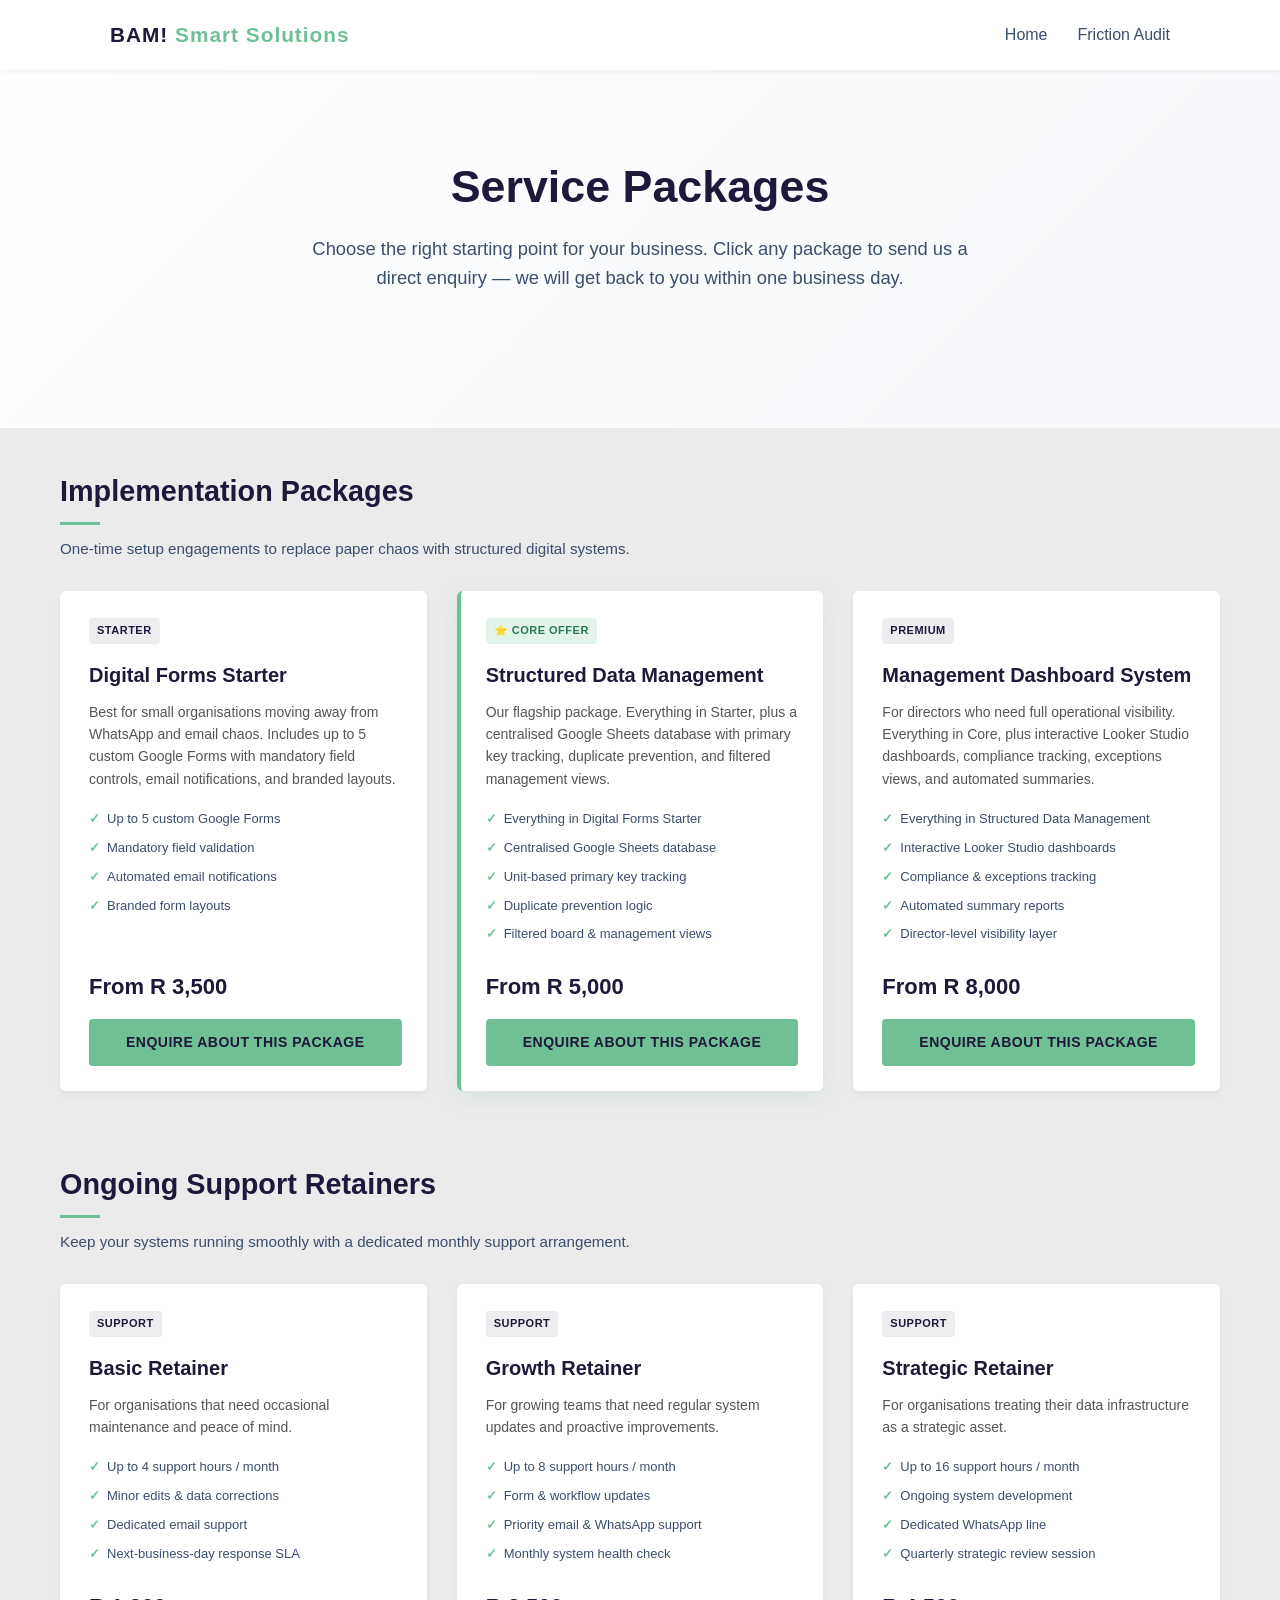
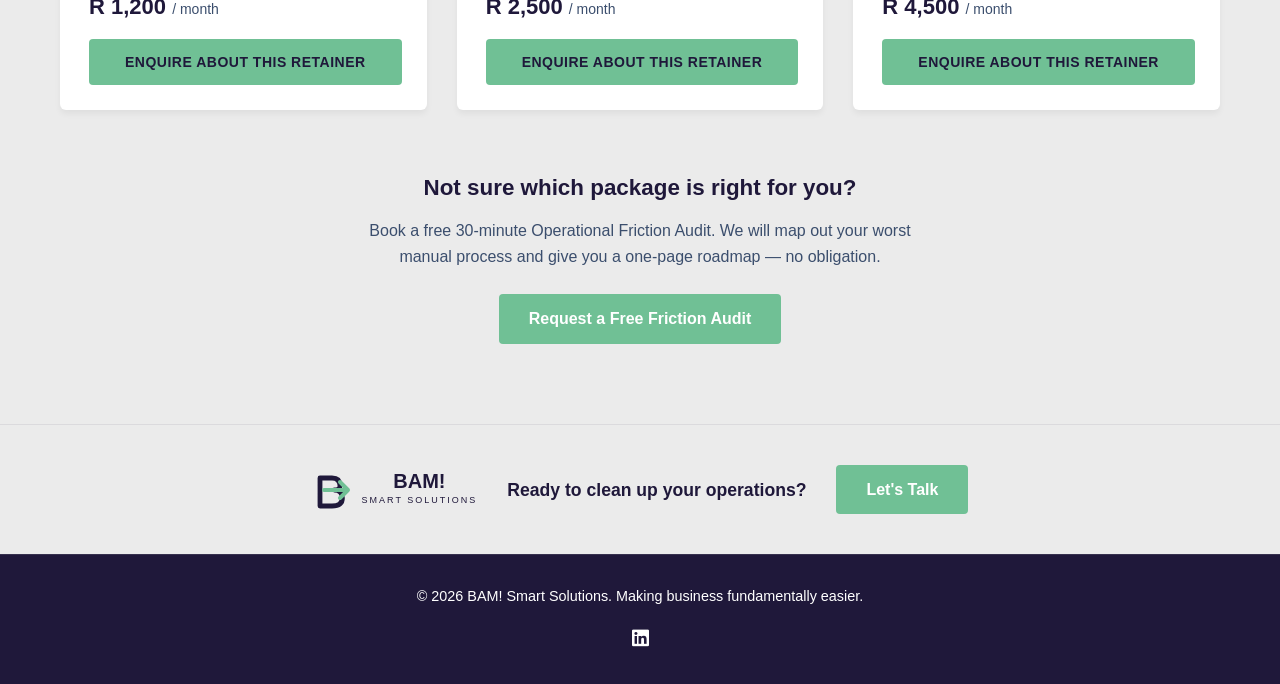
==== products.html @ d54d9ad4 "Add products.html" ====
<!DOCTYPE html>
<html lang="en">
<head>
    <meta charset="UTF-8">
    <meta name="viewport" content="width=device-width, initial-scale=1.0">
    <meta name="description" content="BAM! Smart Solutions service packages — digital forms, structured data management, dashboards, and monthly support retainers for South African businesses.">
    <title>Service Packages | BAM! Smart Solutions</title>
    <!-- Favicon: replace /favicon.ico with your actual favicon file -->
    <link rel="icon" type="image/x-icon" href="/favicon.ico">
    <link rel="stylesheet" href="https://cdnjs.cloudflare.com/ajax/libs/font-awesome/6.5.0/css/all.min.css">
    <link rel="stylesheet" href="style.css">
</head>
<body>

    <header>
        <div class="container">
            <nav>
                <div class="logo">BAM!<span> Smart Solutions</span></div>

                <!-- Desktop nav -->
                <ul class="nav-links" id="nav-links">
                    <li><a href="index.html">Home</a></li>
                    <li><a href="index.html#contact">Friction Audit</a></li>
                </ul>

                <!-- Hamburger button (mobile only) -->
                <button class="nav-toggle" id="nav-toggle" aria-label="Toggle navigation" aria-expanded="false">
                    <span></span>
                    <span></span>
                    <span></span>
                </button>
            </nav>
        </div>
    </header>

    <section class="hero">
        <div class="container">
            <h1>Service Packages</h1>
            <p>Choose the right starting point for your business. Click any package to send us a direct enquiry — we will get back to you within one business day.</p>
        </div>
    </section>

    <main class="products-main">

        <!-- Section: Implementation Packages -->
        <div class="products-section-header">
            <h2 class="products-section-title">Implementation Packages</h2>
            <p class="products-section-subtitle">One-time setup engagements to replace paper chaos with structured digital systems.</p>
        </div>

        <div class="product-grid">

            <div class="product-card">
                <div>
                    <span class="product-tag">Starter</span>
                    <h3 class="product-title">Digital Forms Starter</h3>
                    <p class="product-description">
                        Best for small organisations moving away from WhatsApp and email chaos. Includes up to 5 custom Google Forms with mandatory field controls, email notifications, and branded layouts.
                    </p>
                    <ul class="product-includes">
                        <li>Up to 5 custom Google Forms</li>
                        <li>Mandatory field validation</li>
                        <li>Automated email notifications</li>
                        <li>Branded form layouts</li>
                    </ul>
                </div>
                <div>
                    <div class="product-price">From R 3,500</div>
                    <a class="btn-enquire"
                        href="mailto:pieter@bamsmartsolutions.co.za?subject=Enquiry%3A%20Digital%20Forms%20Starter&body=Hi%20Pieter%2C%0A%0AI%20am%20interested%20in%20the%20Digital%20Forms%20Starter%20package%20(from%20R%203%2C500).%0A%0AOrganisation%3A%20%0AContact%20Name%3A%20%0APhone%20Number%3A%20%0A%0APlease%20contact%20me%20to%20discuss%20further.%0A%0AThank%20you.">
                        Enquire About This Package
                    </a>
                </div>
            </div>

            <div class="product-card product-card--featured">
                <div>
                    <span class="product-tag product-tag--core">⭐ Core Offer</span>
                    <h3 class="product-title">Structured Data Management</h3>
                    <p class="product-description">
                        Our flagship package. Everything in Starter, plus a centralised Google Sheets database with primary key tracking, duplicate prevention, and filtered management views.
                    </p>
                    <ul class="product-includes">
                        <li>Everything in Digital Forms Starter</li>
                        <li>Centralised Google Sheets database</li>
                        <li>Unit-based primary key tracking</li>
                        <li>Duplicate prevention logic</li>
                        <li>Filtered board &amp; management views</li>
                    </ul>
                </div>
                <div>
                    <div class="product-price">From R 5,000</div>
                    <a class="btn-enquire"
                        href="mailto:pieter@bamsmartsolutions.co.za?subject=Enquiry%3A%20Structured%20Data%20Management&body=Hi%20Pieter%2C%0A%0AI%20am%20interested%20in%20the%20Structured%20Data%20Management%20package%20(from%20R%205%2C000).%0A%0AOrganisation%3A%20%0AContact%20Name%3A%20%0APhone%20Number%3A%20%0A%0APlease%20contact%20me%20to%20discuss%20further.%0A%0AThank%20you.">
                        Enquire About This Package
                    </a>
                </div>
            </div>

            <div class="product-card">
                <div>
                    <span class="product-tag">Premium</span>
                    <h3 class="product-title">Management Dashboard System</h3>
                    <p class="product-description">
                        For directors who need full operational visibility. Everything in Core, plus interactive Looker Studio dashboards, compliance tracking, exceptions views, and automated summaries.
                    </p>
                    <ul class="product-includes">
                        <li>Everything in Structured Data Management</li>
                        <li>Interactive Looker Studio dashboards</li>
                        <li>Compliance &amp; exceptions tracking</li>
                        <li>Automated summary reports</li>
                        <li>Director-level visibility layer</li>
                    </ul>
                </div>
                <div>
                    <div class="product-price">From R 8,000</div>
                    <a class="btn-enquire"
                        href="mailto:pieter@bamsmartsolutions.co.za?subject=Enquiry%3A%20Management%20Dashboard%20System&body=Hi%20Pieter%2C%0A%0AI%20am%20interested%20in%20the%20Management%20Dashboard%20System%20package%20(from%20R%208%2C000).%0A%0AOrganisation%3A%20%0AContact%20Name%3A%20%0APhone%20Number%3A%20%0A%0APlease%20contact%20me%20to%20discuss%20further.%0A%0AThank%20you.">
                        Enquire About This Package
                    </a>
                </div>
            </div>

        </div>

        <!-- Section: Ongoing Support -->
        <div class="products-section-header products-section-header--spaced">
            <h2 class="products-section-title">Ongoing Support Retainers</h2>
            <p class="products-section-subtitle">Keep your systems running smoothly with a dedicated monthly support arrangement.</p>
        </div>

        <div class="product-grid">

            <div class="product-card">
                <div>
                    <span class="product-tag">Support</span>
                    <h3 class="product-title">Basic Retainer</h3>
                    <p class="product-description">For organisations that need occasional maintenance and peace of mind.</p>
                    <ul class="product-includes">
                        <li>Up to 4 support hours / month</li>
                        <li>Minor edits &amp; data corrections</li>
                        <li>Dedicated email support</li>
                        <li>Next-business-day response SLA</li>
                    </ul>
                </div>
                <div>
                    <div class="product-price">R 1,200 <span class="product-price-period">/ month</span></div>
                    <a class="btn-enquire"
                        href="mailto:pieter@bamsmartsolutions.co.za?subject=Enquiry%3A%20Basic%20Monthly%20Retainer&body=Hi%20Pieter%2C%0A%0AI%20am%20interested%20in%20the%20Basic%20Monthly%20Retainer%20(R%201%2C200%2Fmonth).%0A%0AOrganisation%3A%20%0AContact%20Name%3A%20%0APhone%20Number%3A%20%0A%0APlease%20contact%20me%20to%20discuss%20further.%0A%0AThank%20you.">
                        Enquire About This Retainer
                    </a>
                </div>
            </div>

            <div class="product-card">
                <div>
                    <span class="product-tag">Support</span>
                    <h3 class="product-title">Growth Retainer</h3>
                    <p class="product-description">For growing teams that need regular system updates and proactive improvements.</p>
                    <ul class="product-includes">
                        <li>Up to 8 support hours / month</li>
                        <li>Form &amp; workflow updates</li>
                        <li>Priority email &amp; WhatsApp support</li>
                        <li>Monthly system health check</li>
                    </ul>
                </div>
                <div>
                    <div class="product-price">R 2,500 <span class="product-price-period">/ month</span></div>
                    <a class="btn-enquire"
                        href="mailto:pieter@bamsmartsolutions.co.za?subject=Enquiry%3A%20Growth%20Monthly%20Retainer&body=Hi%20Pieter%2C%0A%0AI%20am%20interested%20in%20the%20Growth%20Monthly%20Retainer%20(R%202%2C500%2Fmonth).%0A%0AOrganisation%3A%20%0AContact%20Name%3A%20%0A%0APlease%20contact%20me%20to%20discuss%20further.%0A%0AThank%20you.">
                        Enquire About This Retainer
                    </a>
                </div>
            </div>

            <div class="product-card">
                <div>
                    <span class="product-tag">Support</span>
                    <h3 class="product-title">Strategic Retainer</h3>
                    <p class="product-description">For organisations treating their data infrastructure as a strategic asset.</p>
                    <ul class="product-includes">
                        <li>Up to 16 support hours / month</li>
                        <li>Ongoing system development</li>
                        <li>Dedicated WhatsApp line</li>
                        <li>Quarterly strategic review session</li>
                    </ul>
                </div>
                <div>
                    <div class="product-price">R 4,500 <span class="product-price-period">/ month</span></div>
                    <a class="btn-enquire"
                        href="mailto:pieter@bamsmartsolutions.co.za?subject=Enquiry%3A%20Strategic%20Monthly%20Retainer&body=Hi%20Pieter%2C%0A%0AI%20am%20interested%20in%20the%20Strategic%20Monthly%20Retainer%20(R%204%2C500%2Fmonth).%0A%0AOrganisation%3A%20%0AContact%20Name%3A%20%0APhone%20Number%3A%20%0A%0APlease%20contact%20me%20to%20discuss%20further.%0A%0AThank%20you.">
                        Enquire About This Retainer
                    </a>
                </div>
            </div>

        </div>

        <!-- Not Sure Section -->
        <div class="not-sure-box">
            <h3>Not sure which package is right for you?</h3>
            <p>Book a free 30-minute Operational Friction Audit. We will map out your worst manual process and give you a one-page roadmap — no obligation.</p>
            <a href="mailto:pieter@bamsmartsolutions.co.za?subject=Free%20Friction%20Audit%20Request&body=Hi%20Pieter%2C%0A%0AI%20would%20like%20to%20book%20a%20free%2030-minute%20Operational%20Friction%20Audit.%0A%0AOrganisation%3A%20%0AContact%20Name%3A%20%0APhone%20Number%3A%20%0A%0AThank%20you." class="btn">Request a Free Friction Audit</a>
        </div>

    </main>

    <!-- Pre-footer CTA -->
    <div class="prefooter-cta">
        <div class="container">
            <div class="prefooter-inner">
                <div class="prefooter-logo">
                    <svg width="40" height="40" viewBox="0 0 50 50" xmlns="http://www.w3.org/2000/svg">
                        <path d="M10 10 H25 Q35 10 35 20 Q35 25 28 25 Q38 25 38 35 Q38 45 25 45 H10 Z" fill="none" stroke="#1F183A" stroke-width="6" stroke-linejoin="round"/>
                        <path d="M15 25 H45 M35 15 L45 25 L35 35" fill="none" stroke="#70C095" stroke-width="5" stroke-linecap="round" stroke-linejoin="round"/>
                    </svg>
                    <div>
                        <span class="prefooter-logo-bam">BAM!</span>
                        <span class="prefooter-logo-sub">SMART SOLUTIONS</span>
                    </div>
                </div>
                <p>Ready to clean up your operations?</p>
                <a href="index.html#contact" class="btn">Let's Talk</a>
            </div>
        </div>
    </div>

    <footer>
        <p>&copy; 2026 BAM! Smart Solutions. Making business fundamentally easier.</p>
        <div class="footer-socials">
            <a href="https://linkedin.com/company/bam-smart-solutions" target="_blank" rel="noopener noreferrer" aria-label="LinkedIn">
                <i class="fa-brands fa-linkedin"></i>
            </a>
            <!-- <a href="https://twitter.com/yourhandle" target="_blank" rel="noopener noreferrer" aria-label="X (Twitter)">
                <i class="fa-brands fa-x-twitter"></i>
            </a>
            <a href="https://facebook.com/yourhandle" target="_blank" rel="noopener noreferrer" aria-label="Facebook">
                <i class="fa-brands fa-facebook"></i> -->
        </div>
    </footer>

    <script>
        const toggle = document.getElementById('nav-toggle');
        const navLinks = document.getElementById('nav-links');

        toggle.addEventListener('click', () => {
            const isOpen = navLinks.classList.toggle('nav-open');
            toggle.classList.toggle('nav-toggle--open', isOpen);
            toggle.setAttribute('aria-expanded', isOpen);
        });

        navLinks.querySelectorAll('a').forEach(link => {
            link.addEventListener('click', () => {
                navLinks.classList.remove('nav-open');
                toggle.classList.remove('nav-toggle--open');
                toggle.setAttribute('aria-expanded', false);
            });
        });
    </script>

</body>
</html>
---- style.css ----
/* ========================================================
   BAM! SMART SOLUTIONS — STYLESHEET
   ======================================================== */

/* --- Color Palette & Variables --- */
:root {
    --color-bg-light: #EBEBEB;
    --color-primary: #1F183A;
    --color-secondary: #3B4E6D;
    --color-accent: #70C095;
    --color-accent-hover: #63A29A;
    --color-white: #FFFFFF;
    --font-main: 'Segoe UI', Tahoma, Geneva, Verdana, sans-serif;
}

/* --- Global Reset & Base --- */
* {
    margin: 0;
    padding: 0;
    box-sizing: border-box;
}

body {
    font-family: var(--font-main);
    background-color: var(--color-bg-light);
    color: var(--color-primary);
    line-height: 1.6;
}

.container {
    width: 90%;
    max-width: 1100px;
    margin: 0 auto;
    padding: 0 20px;
}

/* ========================================================
   HEADER & NAVIGATION
   ======================================================== */

header {
    background-color: var(--color-white);
    box-shadow: 0 2px 4px rgba(0,0,0,0.05);
    position: fixed;
    width: 100%;
    top: 0;
    left: 0;
    z-index: 1000;
}

nav {
    display: flex;
    justify-content: space-between;
    align-items: center;
    height: 70px;
}

.logo {
    font-size: 1.3rem;
    font-weight: 700;
    letter-spacing: 1px;
    color: var(--color-primary);
}

.logo span {
    color: var(--color-accent);
}

/* Desktop nav links */
.nav-links {
    display: flex;
    list-style: none;
    gap: 0;
}

.nav-links li {
    margin-left: 30px;
}

.nav-links a {
    text-decoration: none;
    color: var(--color-secondary);
    font-weight: 500;
    transition: color 0.3s ease;
}

.nav-links a:hover {
    color: var(--color-accent);
}

/* Hamburger button — hidden on desktop */
.nav-toggle {
    display: none;
    flex-direction: column;
    justify-content: space-between;
    width: 26px;
    height: 18px;
    background: none;
    border: none;
    cursor: pointer;
    padding: 0;
}

.nav-toggle span {
    display: block;
    width: 100%;
    height: 2px;
    background-color: var(--color-primary);
    border-radius: 2px;
    transition: transform 0.3s ease, opacity 0.3s ease;
}

/* Animate hamburger to X when open */
.nav-toggle--open span:nth-child(1) {
    transform: translateY(8px) rotate(45deg);
}
.nav-toggle--open span:nth-child(2) {
    opacity: 0;
}
.nav-toggle--open span:nth-child(3) {
    transform: translateY(-8px) rotate(-45deg);
}

/* ========================================================
   HERO SECTION
   ======================================================== */

.hero {
    padding: 160px 0 100px 0;
    background: linear-gradient(135deg, var(--color-white) 0%, #F5F7FA 100%);
    text-align: center;
}

.hero h1 {
    font-size: 2.8rem;
    color: var(--color-primary);
    margin-bottom: 20px;
    font-weight: 700;
    line-height: 1.2;
}

.hero p {
    font-size: 1.15rem;
    color: var(--color-secondary);
    max-width: 700px;
    margin: 0 auto 35px auto;
}

/* ========================================================
   BUTTONS
   ======================================================== */

.btn {
    display: inline-block;
    background-color: var(--color-accent);
    color: var(--color-white);
    padding: 12px 30px;
    text-decoration: none;
    border-radius: 4px;
    font-weight: 600;
    transition: background-color 0.3s ease;
}

.btn:hover {
    background-color: var(--color-accent-hover);
}

/* ========================================================
   SERVICES / 4 PILLARS SECTION
   ======================================================== */

.services {
    padding: 100px 0;
}

.section-title {
    text-align: center;
    font-size: 2rem;
    margin-bottom: 20px;
    color: var(--color-primary);
    position: relative;
}

.section-title::after {
    content: '';
    display: block;
    width: 50px;
    height: 3px;
    background-color: var(--color-accent);
    margin: 10px auto 0 auto;
}

.section-subtitle {
    text-align: center;
    margin-bottom: 40px;
    color: var(--color-secondary);
}

.services-grid {
    display: grid;
    grid-template-columns: repeat(2, 1fr);
    gap: 30px;
}

.service-card {
    background-color: var(--color-white);
    padding: 40px 30px;
    border-radius: 4px;
    box-shadow: 0 4px 6px rgba(0,0,0,0.02);
    transition: transform 0.3s ease, box-shadow 0.3s ease;
}

.service-card:hover {
    transform: translateY(-5px);
    box-shadow: 0 10px 20px rgba(0,0,0,0.05);
}

.service-card h3 {
    font-size: 1.3rem;
    color: var(--color-primary);
    margin-bottom: 15px;
}

.service-card p {
    color: var(--color-secondary);
    font-size: 0.95rem;
}

/* ========================================================
   APPROACH / ABOUT SECTION
   ======================================================== */

.about-focus {
    background-color: var(--color-primary);
    color: var(--color-white);
    padding: 90px 0;
    text-align: center;
}

.about-focus h2 {
    font-size: 2rem;
    margin-bottom: 20px;
    color: var(--color-white);
}

.about-focus p {
    max-width: 800px;
    margin: 0 auto;
    font-size: 1.1rem;
    color: #D1D5DB;
    opacity: 0.9;
}

/* ========================================================
   CONTACT SECTION
   ======================================================== */

.contact {
    padding: 100px 0;
    text-align: center;
}

.contact-box {
    background-color: var(--color-white);
    max-width: 600px;
    margin: 0 auto;
    padding: 50px 40px;
    border-radius: 4px;
    box-shadow: 0 4px 6px rgba(0,0,0,0.02);
}

.contact-box p {
    margin-bottom: 30px;
    color: var(--color-secondary);
}

.notice {
    margin-top: 25px;
    font-size: 0.85rem;
    color: #718096;
    font-style: italic;
}

/* ========================================================
   PRE-FOOTER CTA
   ======================================================== */

.prefooter-cta {
    background-color: var(--color-bg-light);
    border-top: 1px solid rgba(31, 24, 58, 0.08);
    padding: 40px 0;
}

.prefooter-inner {
    display: flex;
    align-items: center;
    justify-content: center;
    gap: 30px;
    flex-wrap: wrap;
    text-align: center;
}

.prefooter-inner p {
    font-size: 1.1rem;
    font-weight: 600;
    color: var(--color-primary);
}

.prefooter-logo {
    display: flex;
    align-items: center;
    gap: 10px;
}

.prefooter-logo-bam {
    display: block;
    font-weight: 800;
    font-size: 20px;
    color: var(--color-primary);
    line-height: 1;
}

.prefooter-logo-sub {
    display: block;
    font-weight: 400;
    font-size: 9px;
    color: var(--color-primary);
    letter-spacing: 2px;
    margin-top: 2px;
}

/* ========================================================
   FOOTER
   ======================================================== */

footer {
    background-color: var(--color-primary);
    color: var(--color-white);
    padding: 30px 0;
    text-align: center;
    font-size: 0.9rem;
    border-top: 1px solid rgba(255,255,255,0.1);
    display: flex;
    flex-direction: column;
    align-items: center;
    gap: 15px;
}

.footer-socials a {
    color: var(--color-white);
    text-decoration: none;
    margin: 0 10px;
    font-size: 1.2rem;
    transition: color 0.3s ease;
}

.footer-socials a:hover {
    color: var(--color-accent);
}

/* ========================================================
   RESPONSIVE — MOBILE
   ======================================================== */

@media (max-width: 768px) {

    /* Hero */
    .hero h1 {
        font-size: 2rem;
    }

    /* Show hamburger, hide desktop nav by default */
    .nav-toggle {
        display: flex;
    }

    .nav-links {
        display: none;
        flex-direction: column;
        position: absolute;
        top: 70px;
        left: 0;
        width: 100%;
        background-color: var(--color-white);
        box-shadow: 0 4px 10px rgba(0,0,0,0.08);
        padding: 20px 0;
        gap: 0;
    }

    .nav-links.nav-open {
        display: flex;
    }

    .nav-links li {
        margin: 0;
    }

    .nav-links a {
        display: block;
        padding: 12px 30px;
        border-bottom: 1px solid rgba(0,0,0,0.04);
    }

    /* Services grid — 1 column on mobile */
    .services-grid {
        grid-template-columns: 1fr;
    }

    /* Products grid — 1 column on mobile */
    .product-grid {
        grid-template-columns: 1fr;
    }

    /* Pre-footer — stack vertically */
    .prefooter-inner {
        flex-direction: column;
        gap: 15px;
    }
}

/* ========================================================
   PRODUCTS PAGE
   ======================================================== */

.products-main {
    max-width: 1200px;
    margin: 40px auto;
    padding: 0 20px;
}

/* Section headers */
.products-section-header {
    margin-bottom: 30px;
}

.products-section-header--spaced {
    margin-top: 70px;
}

.products-section-title {
    font-size: 1.8rem;
    color: var(--color-primary);
    margin-bottom: 8px;
    position: relative;
}

.products-section-title::after {
    content: '';
    display: block;
    width: 40px;
    height: 3px;
    background-color: var(--color-accent);
    margin: 8px 0 0 0;
}

.products-section-subtitle {
    color: var(--color-secondary);
    font-size: 0.95rem;
    margin-top: 12px;
}

/* Product grid */
.product-grid {
    display: grid;
    grid-template-columns: repeat(auto-fit, minmax(300px, 1fr));
    gap: 30px;
}

/* Product card */
.product-card {
    background: var(--color-white);
    padding: 25px;
    border-radius: 6px;
    box-shadow: 0 4px 6px rgba(0, 0, 0, 0.05);
    display: flex;
    flex-direction: column;
    justify-content: space-between;
    transition: transform 0.2s ease, box-shadow 0.2s ease;
    border-left: 4px solid transparent;
}

.product-card:hover {
    transform: translateY(-5px);
    box-shadow: 0 8px 15px rgba(0, 0, 0, 0.1);
}

/* Featured / Core Offer card */
.product-card--featured {
    border-left: 4px solid var(--color-accent);
    box-shadow: 0 6px 20px rgba(112, 192, 149, 0.15);
}

/* Tags */
.product-tag {
    display: inline-block;
    background-color: rgba(31, 24, 58, 0.08);
    color: var(--color-primary);
    padding: 4px 8px;
    font-size: 11px;
    font-weight: 700;
    border-radius: 4px;
    text-transform: uppercase;
    letter-spacing: 0.5px;
}

.product-tag--core {
    background-color: rgba(112, 192, 149, 0.2);
    color: #2a7a52;
}

.product-title {
    margin: 15px 0 10px 0;
    font-size: 20px;
    color: var(--color-primary);
}

.product-description {
    font-size: 14px;
    color: #555555;
    line-height: 1.6;
    margin-bottom: 15px;
}

.product-includes {
    list-style: none;
    margin-bottom: 20px;
}

.product-includes li {
    font-size: 13px;
    color: var(--color-secondary);
    padding: 4px 0;
    padding-left: 18px;
    position: relative;
}

.product-includes li::before {
    content: '✓';
    position: absolute;
    left: 0;
    color: var(--color-accent);
    font-weight: 700;
}

.product-price {
    font-size: 22px;
    font-weight: 800;
    margin-bottom: 15px;
    color: var(--color-primary);
}

.product-price-period {
    font-size: 14px;
    font-weight: 400;
    color: var(--color-secondary);
}

/* Enquire button (anchor styled as button) */
.btn-enquire {
    display: block;
    background-color: var(--color-accent);
    color: var(--color-primary);
    text-decoration: none;
    text-align: center;
    width: 100%;
    padding: 12px;
    font-size: 14px;
    font-weight: 700;
    border-radius: 4px;
    transition: background-color 0.2s ease, color 0.2s ease;
    text-transform: uppercase;
    letter-spacing: 0.5px;
}

.btn-enquire:hover {
    background-color: var(--color-accent-hover);
    color: var(--color-white);
}

/* Not sure box */
.not-sure-box {
    text-align: center;
    padding: 60px 20px 40px;
}

.not-sure-box h3 {
    font-size: 1.4rem;
    margin-bottom: 12px;
    color: var(--color-primary);
}

.not-sure-box p {
    color: var(--color-secondary);
    margin-bottom: 25px;
    max-width: 550px;
    margin-left: auto;
    margin-right: auto;
}
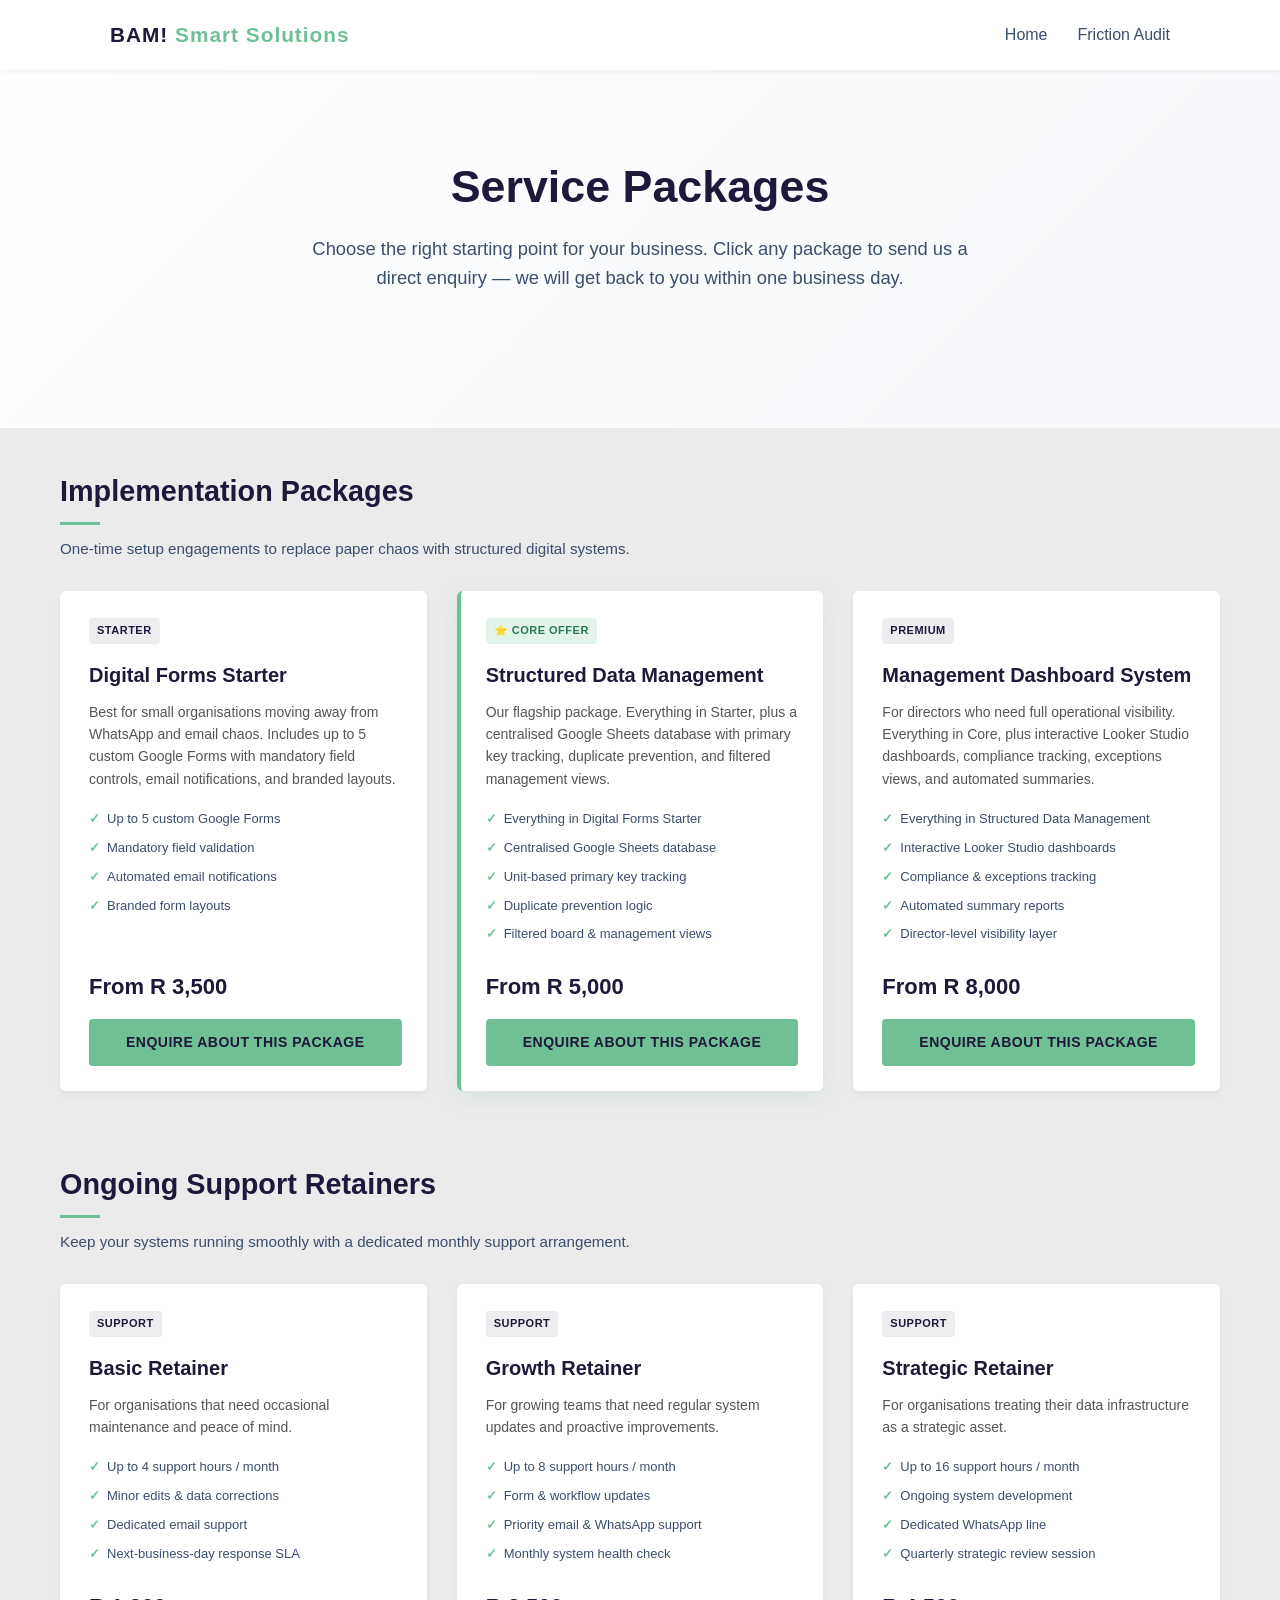
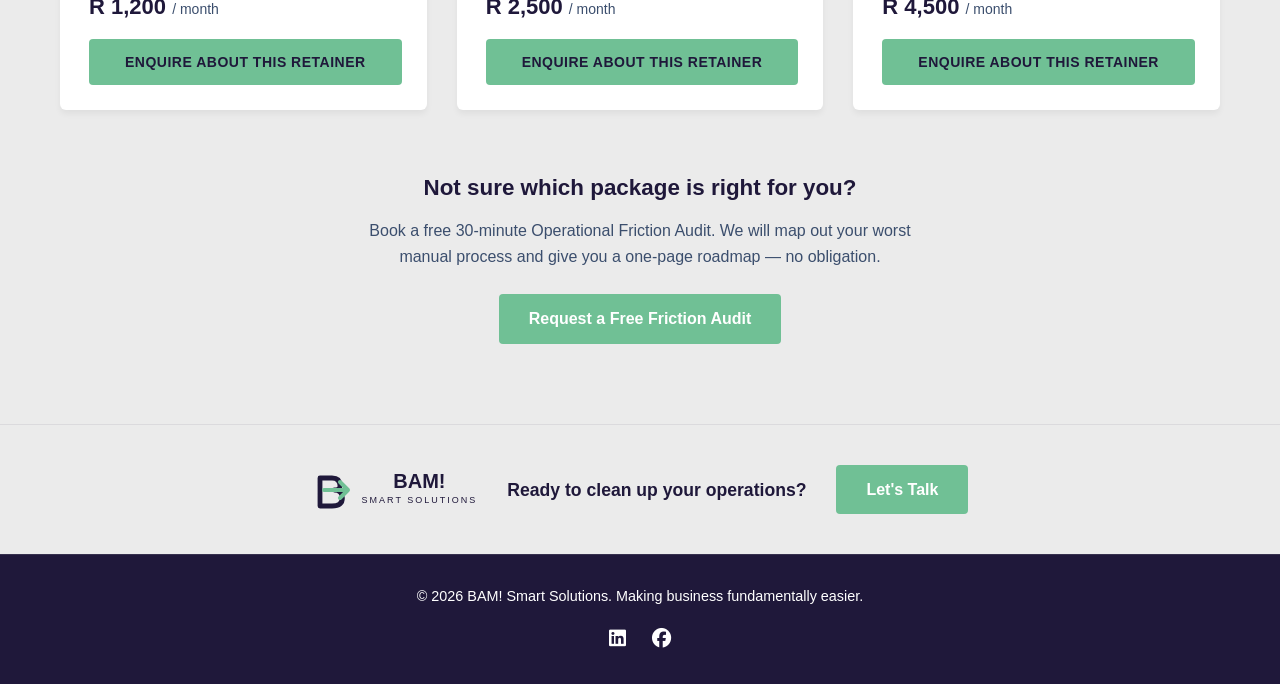
==== commit 05e14dc4: "Update products.html Additions: - favicon added - added the facebook icon" ====
--- a/products.html
+++ b/products.html
@@ -6,9 +6,19 @@
     <meta name="description" content="BAM! Smart Solutions service packages — digital forms, structured data management, dashboards, and monthly support retainers for South African businesses.">
     <title>Service Packages | BAM! Smart Solutions</title>
     <!-- Favicon: replace /favicon.ico with your actual favicon file -->
-    <link rel="icon" type="image/x-icon" href="/favicon.ico">
+    <link rel="icon" type="image/x-icon" href="/BAM Favicon.ico">
     <link rel="stylesheet" href="https://cdnjs.cloudflare.com/ajax/libs/font-awesome/6.5.0/css/all.min.css">
     <link rel="stylesheet" href="style.css">
+    
+    <!-- Google tag (gtag.js) -->
+    <script async src="https://www.googletagmanager.com/gtag/js?id=G-8MM4XV31XL"></script>
+    <script>
+      window.dataLayer = window.dataLayer || [];
+      function gtag(){dataLayer.push(arguments);}
+      gtag('js', new Date());
+
+      gtag('config', 'G-8MM4XV31XL');
+    </script>
 </head>
 <body>
 
@@ -233,9 +243,10 @@
             </a>
             <!-- <a href="https://twitter.com/yourhandle" target="_blank" rel="noopener noreferrer" aria-label="X (Twitter)">
                 <i class="fa-brands fa-x-twitter"></i>
+            </a> -->
+            <a href="https://www.facebook.com/profile.php?id=61590346305639" target="_blank" rel="noopener noreferrer" aria-label="Facebook">
+                <i class="fa-brands fa-facebook"></i> 
             </a>
-            <a href="https://facebook.com/yourhandle" target="_blank" rel="noopener noreferrer" aria-label="Facebook">
-                <i class="fa-brands fa-facebook"></i> -->
         </div>
     </footer>
 
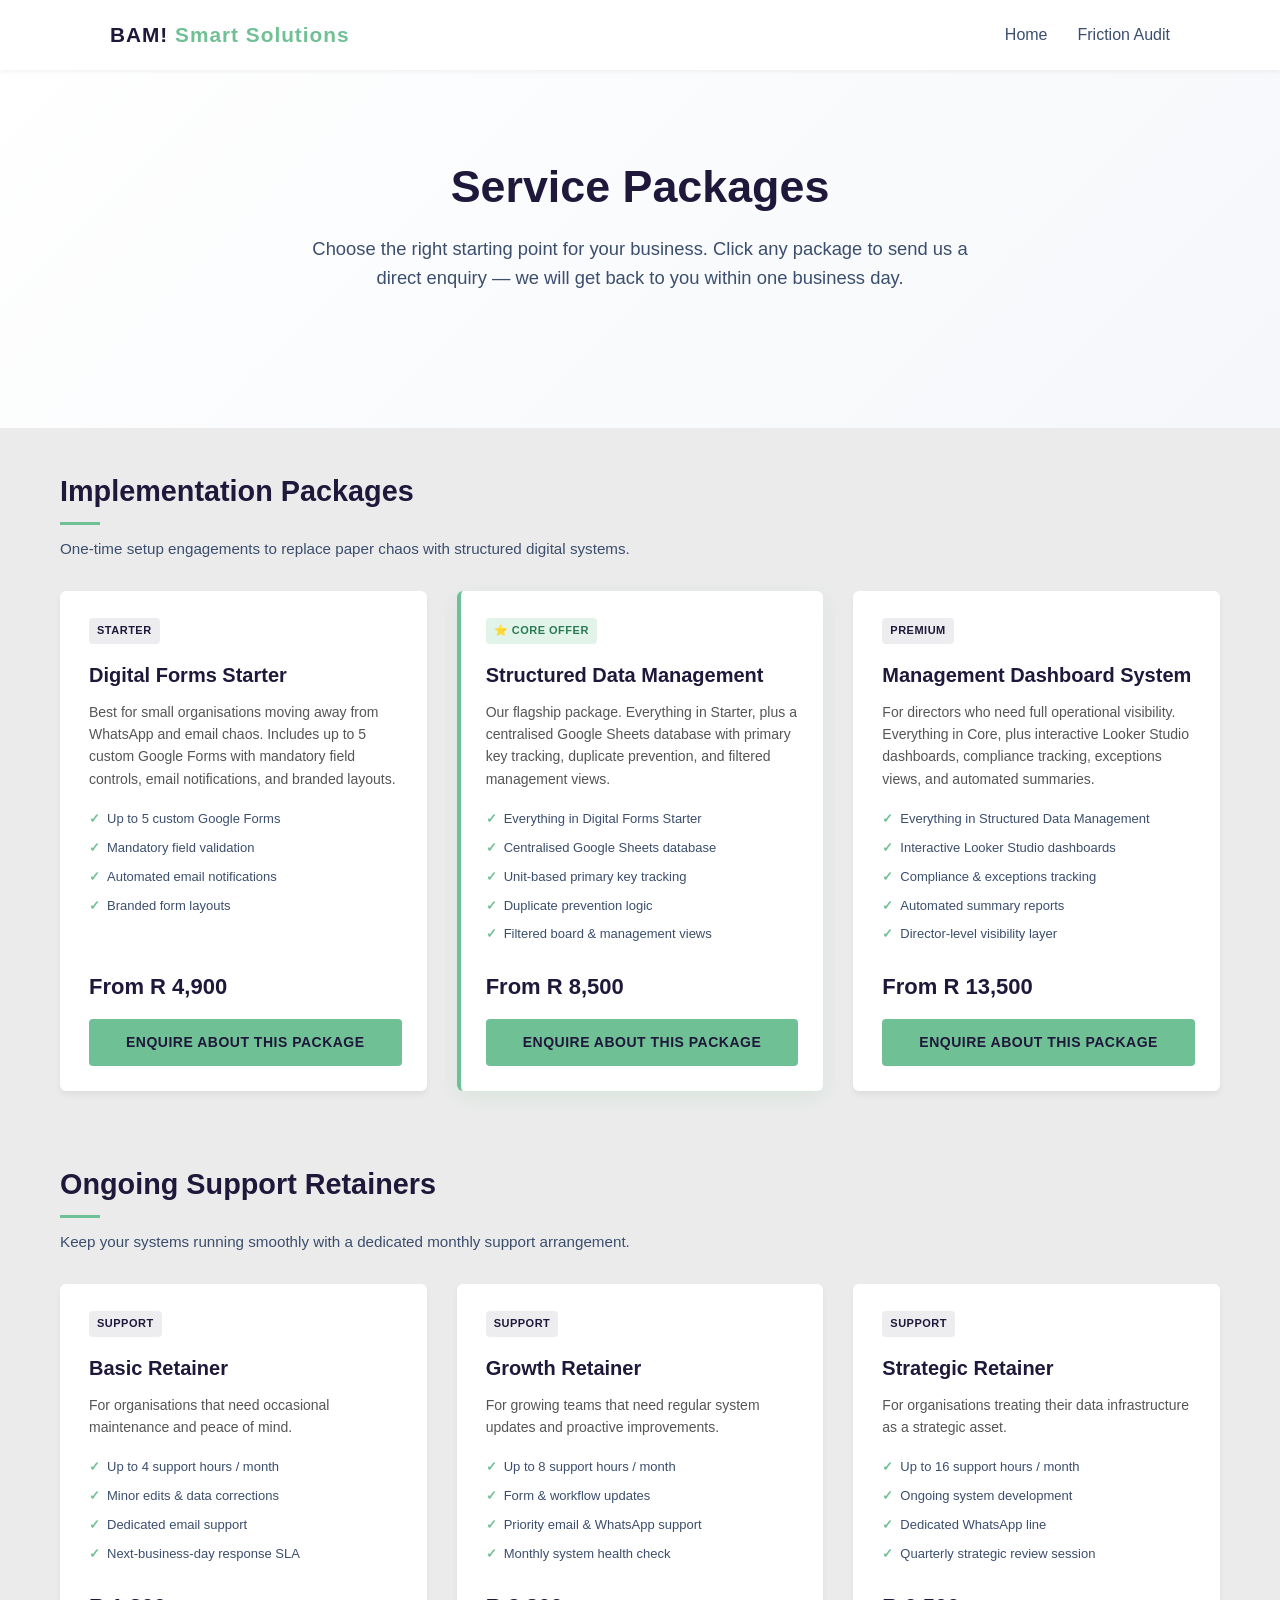
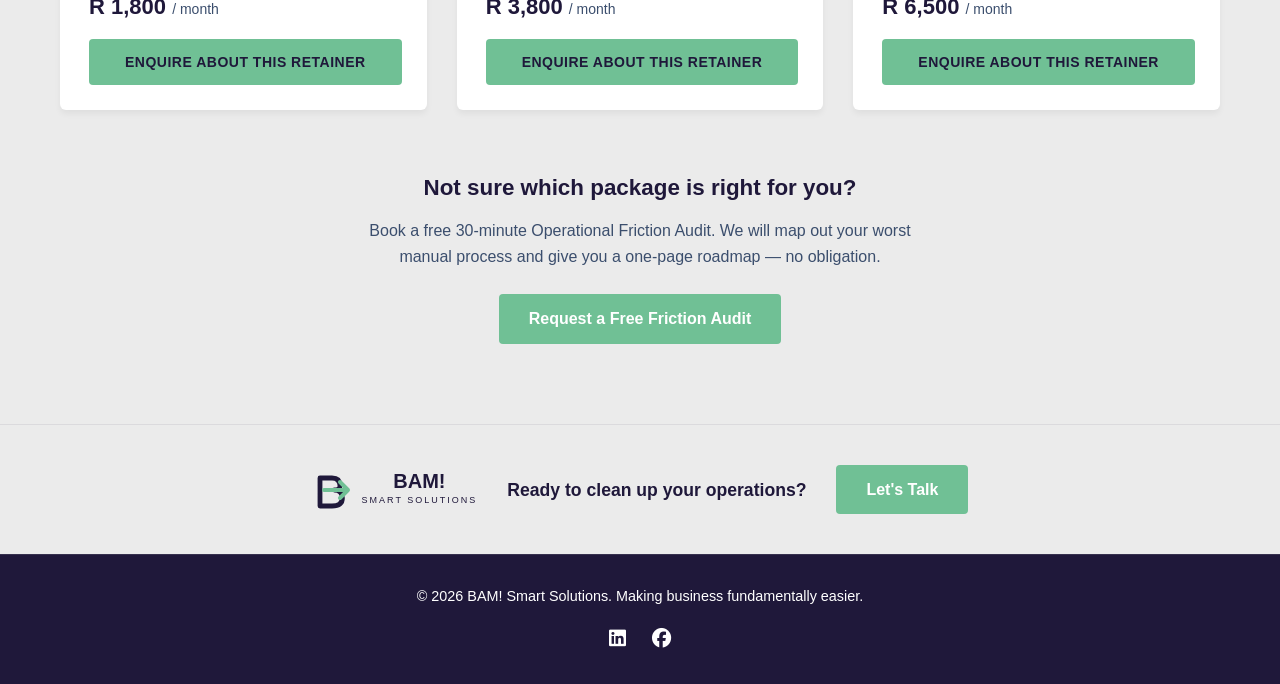
==== commit ff612854: "Update products.html Add: - Logo link - price adjustment" ====
--- a/products.html
+++ b/products.html
@@ -25,8 +25,9 @@
     <header>
         <div class="container">
             <nav>
-                <div class="logo">BAM!<span> Smart Solutions</span></div>
-
+                <a href="/" class="logo-link" style="text-decoration: none;">
+                    <div class="logo">BAM!<span> Smart Solutions</span></div>
+                </a>
                 <!-- Desktop nav -->
                 <ul class="nav-links" id="nav-links">
                     <li><a href="index.html">Home</a></li>
@@ -75,9 +76,9 @@
                     </ul>
                 </div>
                 <div>
-                    <div class="product-price">From R 3,500</div>
-                    <a class="btn-enquire"
-                        href="mailto:pieter@bamsmartsolutions.co.za?subject=Enquiry%3A%20Digital%20Forms%20Starter&body=Hi%20Pieter%2C%0A%0AI%20am%20interested%20in%20the%20Digital%20Forms%20Starter%20package%20(from%20R%203%2C500).%0A%0AOrganisation%3A%20%0AContact%20Name%3A%20%0APhone%20Number%3A%20%0A%0APlease%20contact%20me%20to%20discuss%20further.%0A%0AThank%20you.">
+                    <div class="product-price">From R 4,900</div>
+                    <a class="btn-enquire"
+                        href="mailto:pieter@bamsmartsolutions.co.za?subject=Enquiry%3A%20Digital%20Forms%20Starter&body=Hi%20Pieter%2C%0A%0AI%20am%20interested%20in%20the%20Digital%20Forms%20Starter%20package%20(from%20R%204%2C900).%0A%0AOrganisation%3A%20%0AContact%20Name%3A%20%0APhone%20Number%3A%20%0A%0APlease%20contact%20me%20to%20discuss%20further.%0A%0AThank%20you.">
                         Enquire About This Package
                     </a>
                 </div>
@@ -99,9 +100,9 @@
                     </ul>
                 </div>
                 <div>
-                    <div class="product-price">From R 5,000</div>
-                    <a class="btn-enquire"
-                        href="mailto:pieter@bamsmartsolutions.co.za?subject=Enquiry%3A%20Structured%20Data%20Management&body=Hi%20Pieter%2C%0A%0AI%20am%20interested%20in%20the%20Structured%20Data%20Management%20package%20(from%20R%205%2C000).%0A%0AOrganisation%3A%20%0AContact%20Name%3A%20%0APhone%20Number%3A%20%0A%0APlease%20contact%20me%20to%20discuss%20further.%0A%0AThank%20you.">
+                    <div class="product-price">From R 8,500</div>
+                    <a class="btn-enquire"
+                        href="mailto:pieter@bamsmartsolutions.co.za?subject=Enquiry%3A%20Structured%20Data%20Management&body=Hi%20Pieter%2C%0A%0AI%20am%20interested%20in%20the%20Structured%20Data%20Management%20package%20(from%20R%208%2C500).%0A%0AOrganisation%3A%20%0AContact%20Name%3A%20%0APhone%20Number%3A%20%0A%0APlease%20contact%20me%20to%20discuss%20further.%0A%0AThank%20you.">
                         Enquire About This Package
                     </a>
                 </div>
@@ -123,9 +124,9 @@
                     </ul>
                 </div>
                 <div>
-                    <div class="product-price">From R 8,000</div>
-                    <a class="btn-enquire"
-                        href="mailto:pieter@bamsmartsolutions.co.za?subject=Enquiry%3A%20Management%20Dashboard%20System&body=Hi%20Pieter%2C%0A%0AI%20am%20interested%20in%20the%20Management%20Dashboard%20System%20package%20(from%20R%208%2C000).%0A%0AOrganisation%3A%20%0AContact%20Name%3A%20%0APhone%20Number%3A%20%0A%0APlease%20contact%20me%20to%20discuss%20further.%0A%0AThank%20you.">
+                    <div class="product-price">From R 13,500</div>
+                    <a class="btn-enquire"
+                        href="mailto:pieter@bamsmartsolutions.co.za?subject=Enquiry%3A%20Management%20Dashboard%20System&body=Hi%20Pieter%2C%0A%0AI%20am%20interested%20in%20the%20Management%20Dashboard%20System%20package%20(from%20R%2013%2C500).%0A%0AOrganisation%3A%20%0AContact%20Name%3A%20%0APhone%20Number%3A%20%0A%0APlease%20contact%20me%20to%20discuss%20further.%0A%0AThank%20you.">
                         Enquire About This Package
                     </a>
                 </div>
@@ -154,9 +155,9 @@
                     </ul>
                 </div>
                 <div>
-                    <div class="product-price">R 1,200 <span class="product-price-period">/ month</span></div>
-                    <a class="btn-enquire"
-                        href="mailto:pieter@bamsmartsolutions.co.za?subject=Enquiry%3A%20Basic%20Monthly%20Retainer&body=Hi%20Pieter%2C%0A%0AI%20am%20interested%20in%20the%20Basic%20Monthly%20Retainer%20(R%201%2C200%2Fmonth).%0A%0AOrganisation%3A%20%0AContact%20Name%3A%20%0APhone%20Number%3A%20%0A%0APlease%20contact%20me%20to%20discuss%20further.%0A%0AThank%20you.">
+                    <div class="product-price">R 1,800 <span class="product-price-period">/ month</span></div>
+                    <a class="btn-enquire"
+                        href="mailto:pieter@bamsmartsolutions.co.za?subject=Enquiry%3A%20Basic%20Monthly%20Retainer&body=Hi%20Pieter%2C%0A%0AI%20am%20interested%20in%20the%20Basic%20Monthly%20Retainer%20(R%201%2C800%2Fmonth).%0A%0AOrganisation%3A%20%0AContact%20Name%3A%20%0APhone%20Number%3A%20%0A%0APlease%20contact%20me%20to%20discuss%20further.%0A%0AThank%20you.">
                         Enquire About This Retainer
                     </a>
                 </div>
@@ -175,9 +176,9 @@
                     </ul>
                 </div>
                 <div>
-                    <div class="product-price">R 2,500 <span class="product-price-period">/ month</span></div>
-                    <a class="btn-enquire"
-                        href="mailto:pieter@bamsmartsolutions.co.za?subject=Enquiry%3A%20Growth%20Monthly%20Retainer&body=Hi%20Pieter%2C%0A%0AI%20am%20interested%20in%20the%20Growth%20Monthly%20Retainer%20(R%202%2C500%2Fmonth).%0A%0AOrganisation%3A%20%0AContact%20Name%3A%20%0A%0APlease%20contact%20me%20to%20discuss%20further.%0A%0AThank%20you.">
+                    <div class="product-price">R 3,800 <span class="product-price-period">/ month</span></div>
+                    <a class="btn-enquire"
+                        href="mailto:pieter@bamsmartsolutions.co.za?subject=Enquiry%3A%20Growth%20Monthly%20Retainer&body=Hi%20Pieter%2C%0A%0AI%20am%20interested%20in%20the%20Growth%20Monthly%20Retainer%20(R%203%2C800%2Fmonth).%0A%0AOrganisation%3A%20%0AContact%20Name%3A%20%0A%0APlease%20contact%20me%20to%20discuss%20further.%0A%0AThank%20you.">
                         Enquire About This Retainer
                     </a>
                 </div>
@@ -196,9 +197,9 @@
                     </ul>
                 </div>
                 <div>
-                    <div class="product-price">R 4,500 <span class="product-price-period">/ month</span></div>
-                    <a class="btn-enquire"
-                        href="mailto:pieter@bamsmartsolutions.co.za?subject=Enquiry%3A%20Strategic%20Monthly%20Retainer&body=Hi%20Pieter%2C%0A%0AI%20am%20interested%20in%20the%20Strategic%20Monthly%20Retainer%20(R%204%2C500%2Fmonth).%0A%0AOrganisation%3A%20%0AContact%20Name%3A%20%0APhone%20Number%3A%20%0A%0APlease%20contact%20me%20to%20discuss%20further.%0A%0AThank%20you.">
+                    <div class="product-price">R 6,500 <span class="product-price-period">/ month</span></div>
+                    <a class="btn-enquire"
+                        href="mailto:pieter@bamsmartsolutions.co.za?subject=Enquiry%3A%20Strategic%20Monthly%20Retainer&body=Hi%20Pieter%2C%0A%0AI%20am%20interested%20in%20the%20Strategic%20Monthly%20Retainer%20(R%206%2C500%2Fmonth).%0A%0AOrganisation%3A%20%0AContact%20Name%3A%20%0APhone%20Number%3A%20%0A%0APlease%20contact%20me%20to%20discuss%20further.%0A%0AThank%20you.">
                         Enquire About This Retainer
                     </a>
                 </div>
--- a/style.css
+++ b/style.css
@@ -596,3 +596,139 @@
     margin-left: auto;
     margin-right: auto;
 }
+
+/* ========================================================
+   NEW SECTIONS: PRICING TEASER & HOW IT WORKS
+   ======================================================== */
+
+/* --- Teaser Pricing Strip --- */
+.pricing-teaser {
+    background-color: var(--color-primary);
+    border-top: 1px solid rgba(31, 24, 58, 0.08);
+    border-bottom: 1px solid rgba(31, 24, 58, 0.08);
+    padding: 25px 0;
+}
+
+.pricing-teaser-inner {
+    display: flex;
+    justify-content: space-between;
+    align-items: center;
+    flex-wrap: wrap;
+    gap: 20px;
+}
+
+.pricing-teaser p {
+    font-size: 1.2rem;
+    color: var(--color-white);
+}
+
+.pricing-teaser p strong {
+    color: var(--color-accent);
+    font-size: 1.4rem;
+    font-weight: 800;
+    margin-left: 5px;
+}
+
+/* Modifying button slightly for contrasting strip layout */
+.btn-secondary-style {
+    background-color: var(--color-accent);
+}
+.btn-secondary-style:hover {
+    background-color: var(--color-accent-hover);
+}
+
+/* --- How It Works Section --- */
+.how-it-works {
+    padding: 100px 0;
+    background-color: #F5F7FA; /* Light background contrast split */
+}
+
+.steps-grid {
+    display: grid;
+    grid-template-columns: repeat(3, 1fr);
+    gap: 40px;
+    margin-top: 50px;
+}
+
+.step-card {
+    text-align: center;
+    position: relative;
+    padding: 20px;
+}
+
+/* Arrow indicators between step columns on desktop */
+.steps-grid .step-card:not(:last-child)::after {
+    content: '→';
+    position: absolute;
+    right: -30px;
+    top: 35%;
+    font-size: 2rem;
+    color: var(--color-accent);
+    opacity: 0.5;
+}
+
+.step-number {
+    display: inline-flex;
+    align-items: center;
+    justify-content: center;
+    width: 50px;
+    height: 50px;
+    background-color: var(--color-primary);
+    color: var(--color-white);
+    font-weight: 700;
+    font-size: 1.2rem;
+    border-radius: 50%;
+    margin-bottom: 20px;
+}
+
+.step-card h3 {
+    font-size: 1.3rem;
+    color: var(--color-primary);
+    margin-bottom: 12px;
+}
+
+.step-card p {
+    color: var(--color-secondary);
+    font-size: 0.95rem;
+}
+
+.how-it-works-cta {
+    text-align: center;
+    margin-top: 50px;
+}
+
+.view-packages-link {
+    color: var(--color-primary);
+    font-weight: 700;
+    text-decoration: none;
+    border-bottom: 2px solid var(--color-accent);
+    padding-bottom: 3px;
+    transition: color 0.2s ease, border-color 0.2s ease;
+}
+
+.view-packages-link:hover {
+    color: var(--color-accent);
+    border-color: var(--color-accent-hover);
+}
+
+/* --- Mobile Responsiveness Adjustments --- */
+@media (max-width: 768px) {
+    .pricing-teaser-inner {
+        flex-direction: column;
+        text-align: center;
+    }
+    
+    .steps-grid {
+        grid-template-columns: 1fr;
+        gap: 30px;
+    }
+
+    .steps-grid .step-card:not(:last-child)::after {
+        content: '↓';
+        right: auto;
+        left: 50%;
+        top: auto;
+        bottom: -25px;
+        transform: translateX(-50%);
+    }
+}
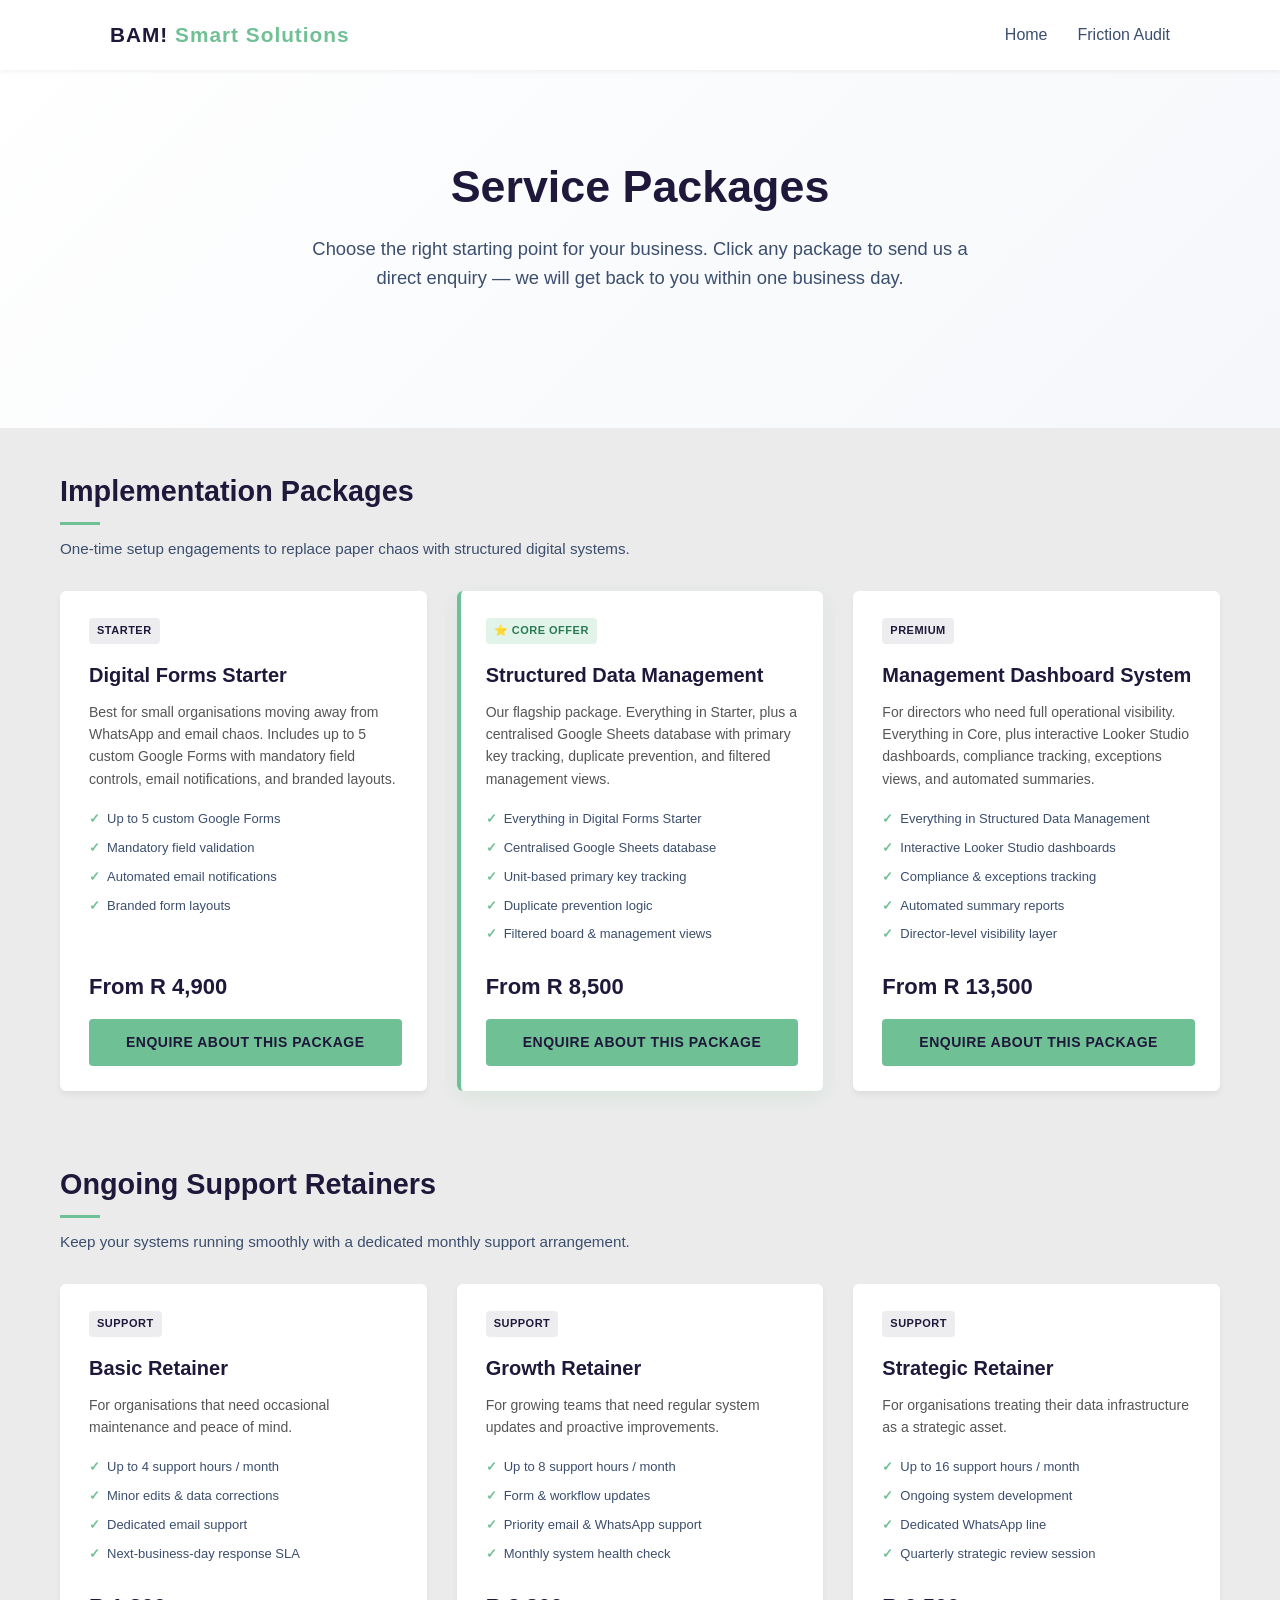
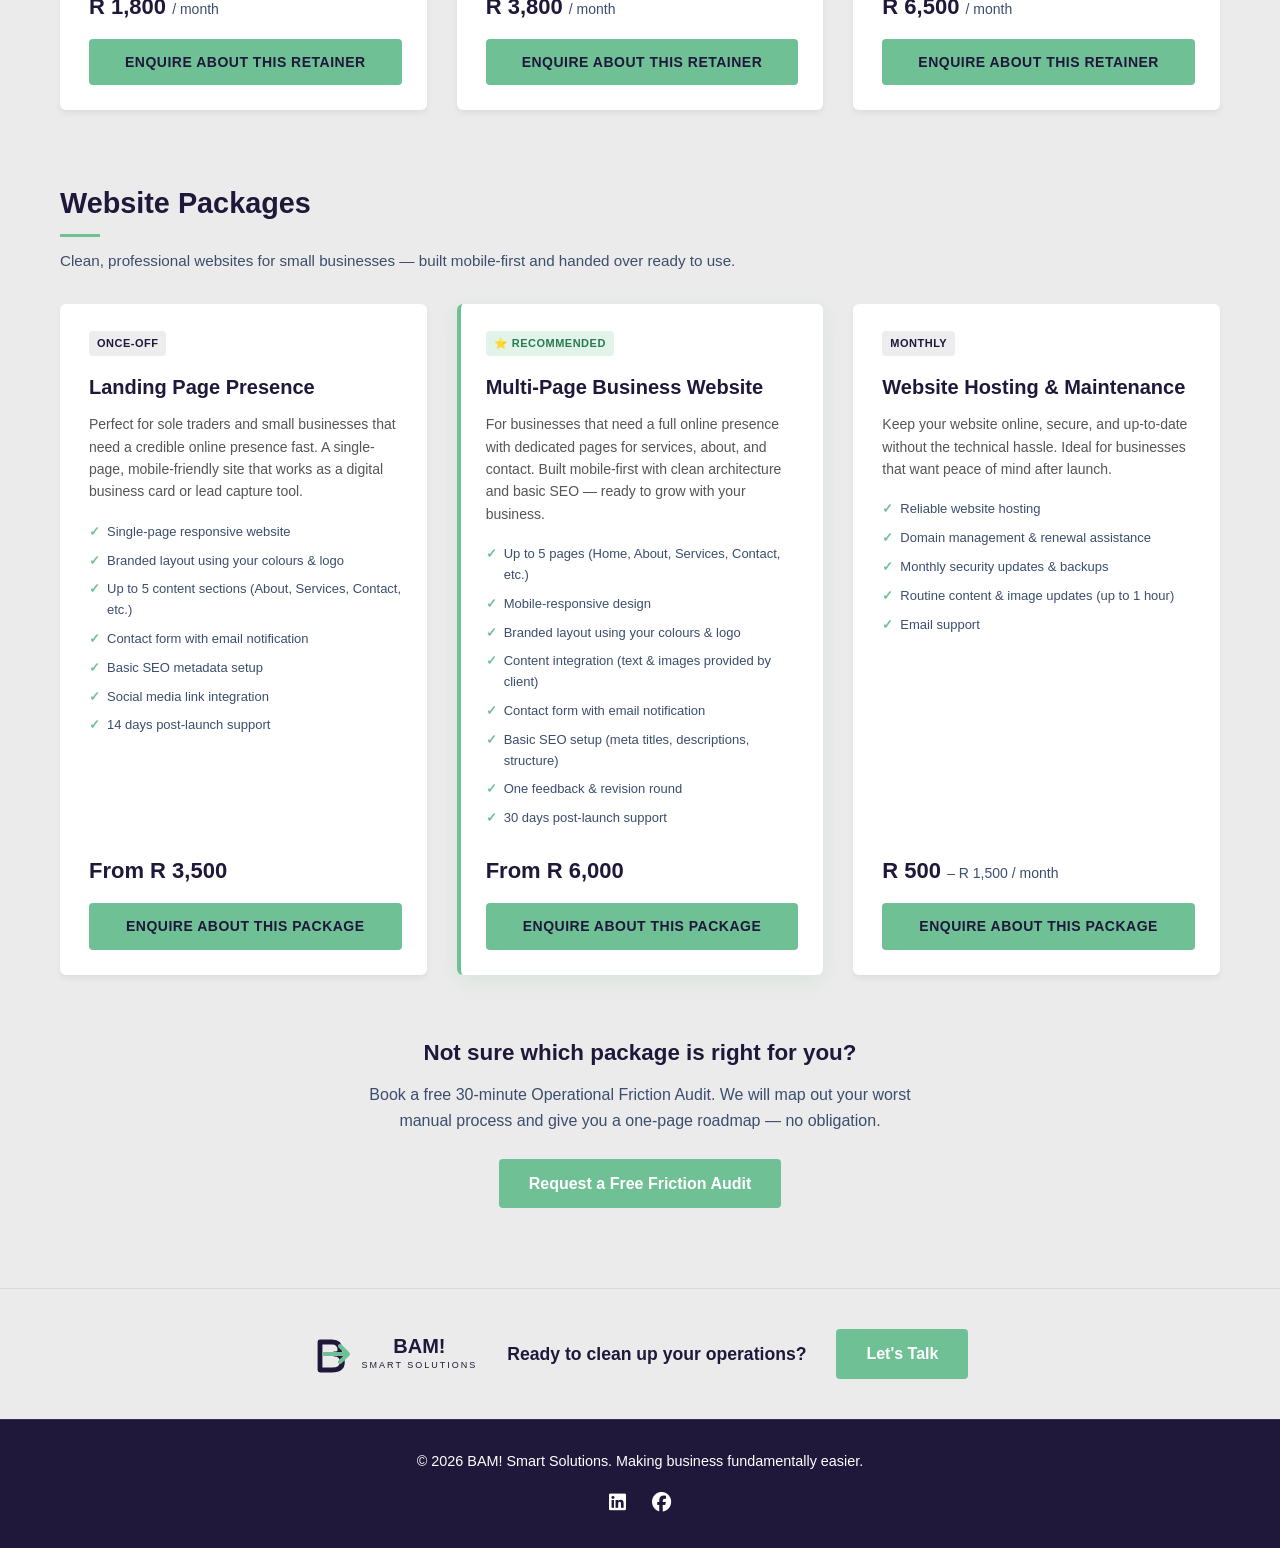
==== commit 8758f006: "Update products.html New addition: - canonical link - website packages" ====
--- a/products.html
+++ b/products.html
@@ -9,6 +9,8 @@
     <link rel="icon" type="image/x-icon" href="/BAM Favicon.ico">
     <link rel="stylesheet" href="https://cdnjs.cloudflare.com/ajax/libs/font-awesome/6.5.0/css/all.min.css">
     <link rel="stylesheet" href="style.css">
+
+    <link rel="canonical" href="https://www.bamsmartsolutions.co.za/products.html/" />
     
     <!-- Google tag (gtag.js) -->
     <script async src="https://www.googletagmanager.com/gtag/js?id=G-8MM4XV31XL"></script>
@@ -207,12 +209,100 @@
 
         </div>
 
+                <!-- Section: Website Packages -->
+        <div id="website" class="products-section-header products-section-header--spaced">
+            <h2 class="products-section-title">Website Packages</h2>
+            <p class="products-section-subtitle">Clean, professional websites for small businesses — built mobile-first and handed over ready to use.</p>
+        </div>
+
+        <div class="product-grid">
+
+            <div class="product-card">
+                <div>
+                    <span class="product-tag">Once-off</span>
+                    <h3 class="product-title">Landing Page Presence</h3>
+                    <p class="product-description">
+                        Perfect for sole traders and small businesses that need a credible online presence fast. A single-page, mobile-friendly site that works as a digital business card or lead capture tool.
+                    </p>
+                    <ul class="product-includes">
+                        <li>Single-page responsive website</li>
+                        <li>Branded layout using your colours &amp; logo</li>
+                        <li>Up to 5 content sections (About, Services, Contact, etc.)</li>
+                        <li>Contact form with email notification</li>
+                        <li>Basic SEO metadata setup</li>
+                        <li>Social media link integration</li>
+                        <li>14 days post-launch support</li>
+                    </ul>
+                </div>
+                <div>
+                    <div class="product-price">From R 3,500</div>
+                    <a class="btn-enquire"
+                        href="mailto:pieter@bamsmartsolutions.co.za?subject=Enquiry%3A%20Landing%20Page%20Presence&body=Hi%20Pieter%2C%0A%0AI%20am%20interested%20in%20the%20Landing%20Page%20Presence%20package%20(from%20R%203%2C500).%0A%0AOrganisation%3A%20%0AContact%20Name%3A%20%0APhone%20Number%3A%20%0A%0APlease%20contact%20me%20to%20discuss%20further.%0A%0AThank%20you.">
+                        Enquire About This Package
+                    </a>
+                </div>
+            </div>
+
+            <div class="product-card product-card--featured">
+                <div>
+                    <span class="product-tag product-tag--core">⭐ Recommended</span>
+                    <h3 class="product-title">Multi-Page Business Website</h3>
+                    <p class="product-description">
+                        For businesses that need a full online presence with dedicated pages for services, about, and contact. Built mobile-first with clean architecture and basic SEO — ready to grow with your business.
+                    </p>
+                    <ul class="product-includes">
+                        <li>Up to 5 pages (Home, About, Services, Contact, etc.)</li>
+                        <li>Mobile-responsive design</li>
+                        <li>Branded layout using your colours &amp; logo</li>
+                        <li>Content integration (text &amp; images provided by client)</li>
+                        <li>Contact form with email notification</li>
+                        <li>Basic SEO setup (meta titles, descriptions, structure)</li>
+                        <li>One feedback &amp; revision round</li>
+                        <li>30 days post-launch support</li>
+                    </ul>
+                </div>
+                <div>
+                    <div class="product-price">From R 6,000</div>
+                    <a class="btn-enquire"
+                        href="mailto:pieter@bamsmartsolutions.co.za?subject=Enquiry%3A%20Multi-Page%20Business%20Website&body=Hi%20Pieter%2C%0A%0AI%20am%20interested%20in%20the%20Multi-Page%20Business%20Website%20package%20(from%20R%206%2C000).%0A%0AOrganisation%3A%20%0AContact%20Name%3A%20%0APhone%20Number%3A%20%0A%0APlease%20contact%20me%20to%20discuss%20further.%0A%0AThank%20you.">
+                        Enquire About This Package
+                    </a>
+                </div>
+            </div>
+
+            <div class="product-card">
+                <div>
+                    <span class="product-tag">Monthly</span>
+                    <h3 class="product-title">Website Hosting &amp; Maintenance</h3>
+                    <p class="product-description">
+                        Keep your website online, secure, and up-to-date without the technical hassle. Ideal for businesses that want peace of mind after launch.
+                    </p>
+                    <ul class="product-includes">
+                        <li>Reliable website hosting</li>
+                        <li>Domain management &amp; renewal assistance</li>
+                        <li>Monthly security updates &amp; backups</li>
+                        <li>Routine content &amp; image updates (up to 1 hour)</li>
+                        <li>Email support</li>
+                    </ul>
+                </div>
+                <div>
+                    <div class="product-price">R 500 <span class="product-price-period">– R 1,500 / month</span></div>
+                    <a class="btn-enquire"
+                        href="mailto:pieter@bamsmartsolutions.co.za?subject=Enquiry%3A%20Website%20Hosting%20%26%20Maintenance&body=Hi%20Pieter%2C%0A%0AI%20am%20interested%20in%20the%20Website%20Hosting%20%26%20Maintenance%20package.%0A%0AOrganisation%3A%20%0AContact%20Name%3A%20%0APhone%20Number%3A%20%0A%0APlease%20contact%20me%20to%20discuss%20further.%0A%0AThank%20you.">
+                        Enquire About This Package
+                    </a>
+                </div>
+            </div>
+
+        </div>
+
         <!-- Not Sure Section -->
         <div class="not-sure-box">
             <h3>Not sure which package is right for you?</h3>
             <p>Book a free 30-minute Operational Friction Audit. We will map out your worst manual process and give you a one-page roadmap — no obligation.</p>
             <a href="mailto:pieter@bamsmartsolutions.co.za?subject=Free%20Friction%20Audit%20Request&body=Hi%20Pieter%2C%0A%0AI%20would%20like%20to%20book%20a%20free%2030-minute%20Operational%20Friction%20Audit.%0A%0AOrganisation%3A%20%0AContact%20Name%3A%20%0APhone%20Number%3A%20%0A%0AThank%20you." class="btn">Request a Free Friction Audit</a>
         </div>
+        
 
     </main>
 
--- a/style.css
+++ b/style.css
@@ -64,6 +64,11 @@
 
 .logo span {
     color: var(--color-accent);
+}
+
+.logo-link {
+    text-decoration: none;
+    color: inherit; /* Inherits the deep blue color you already set for your logo class */
 }
 
 /* Desktop nav links */
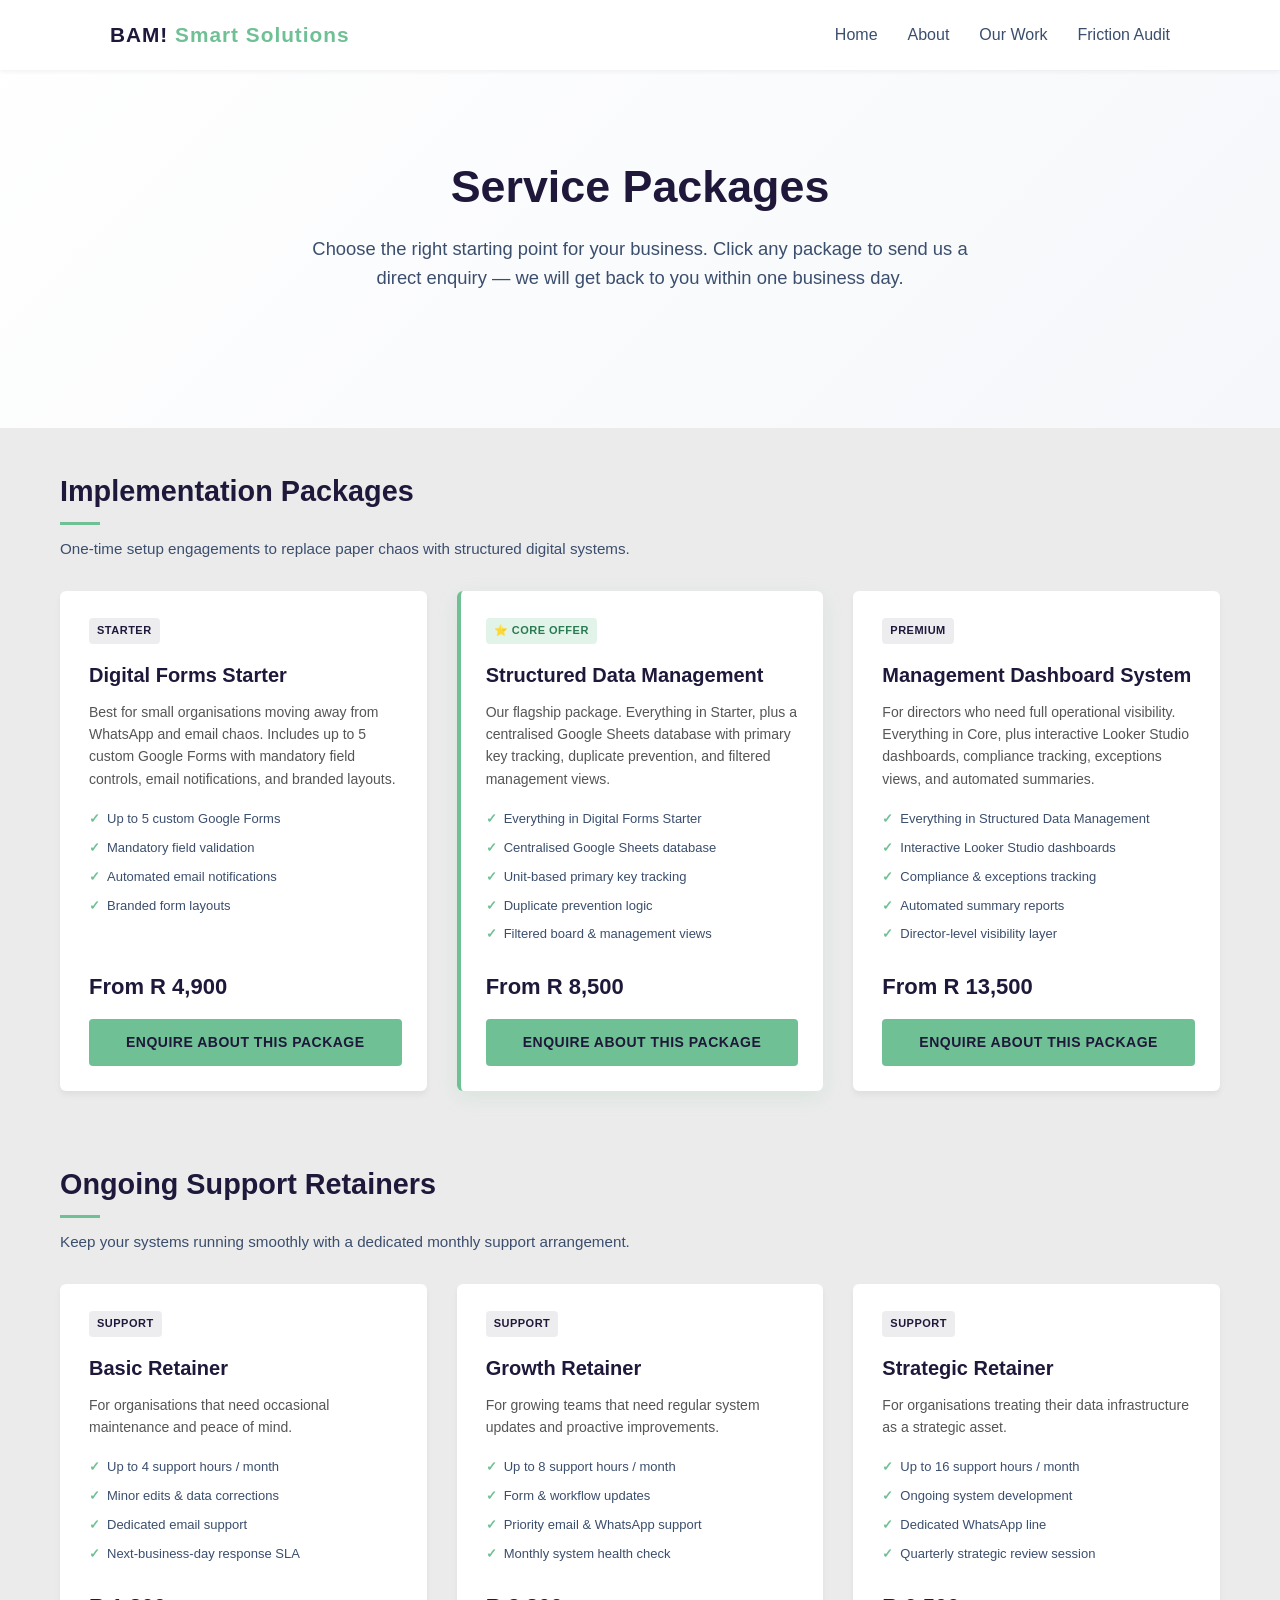
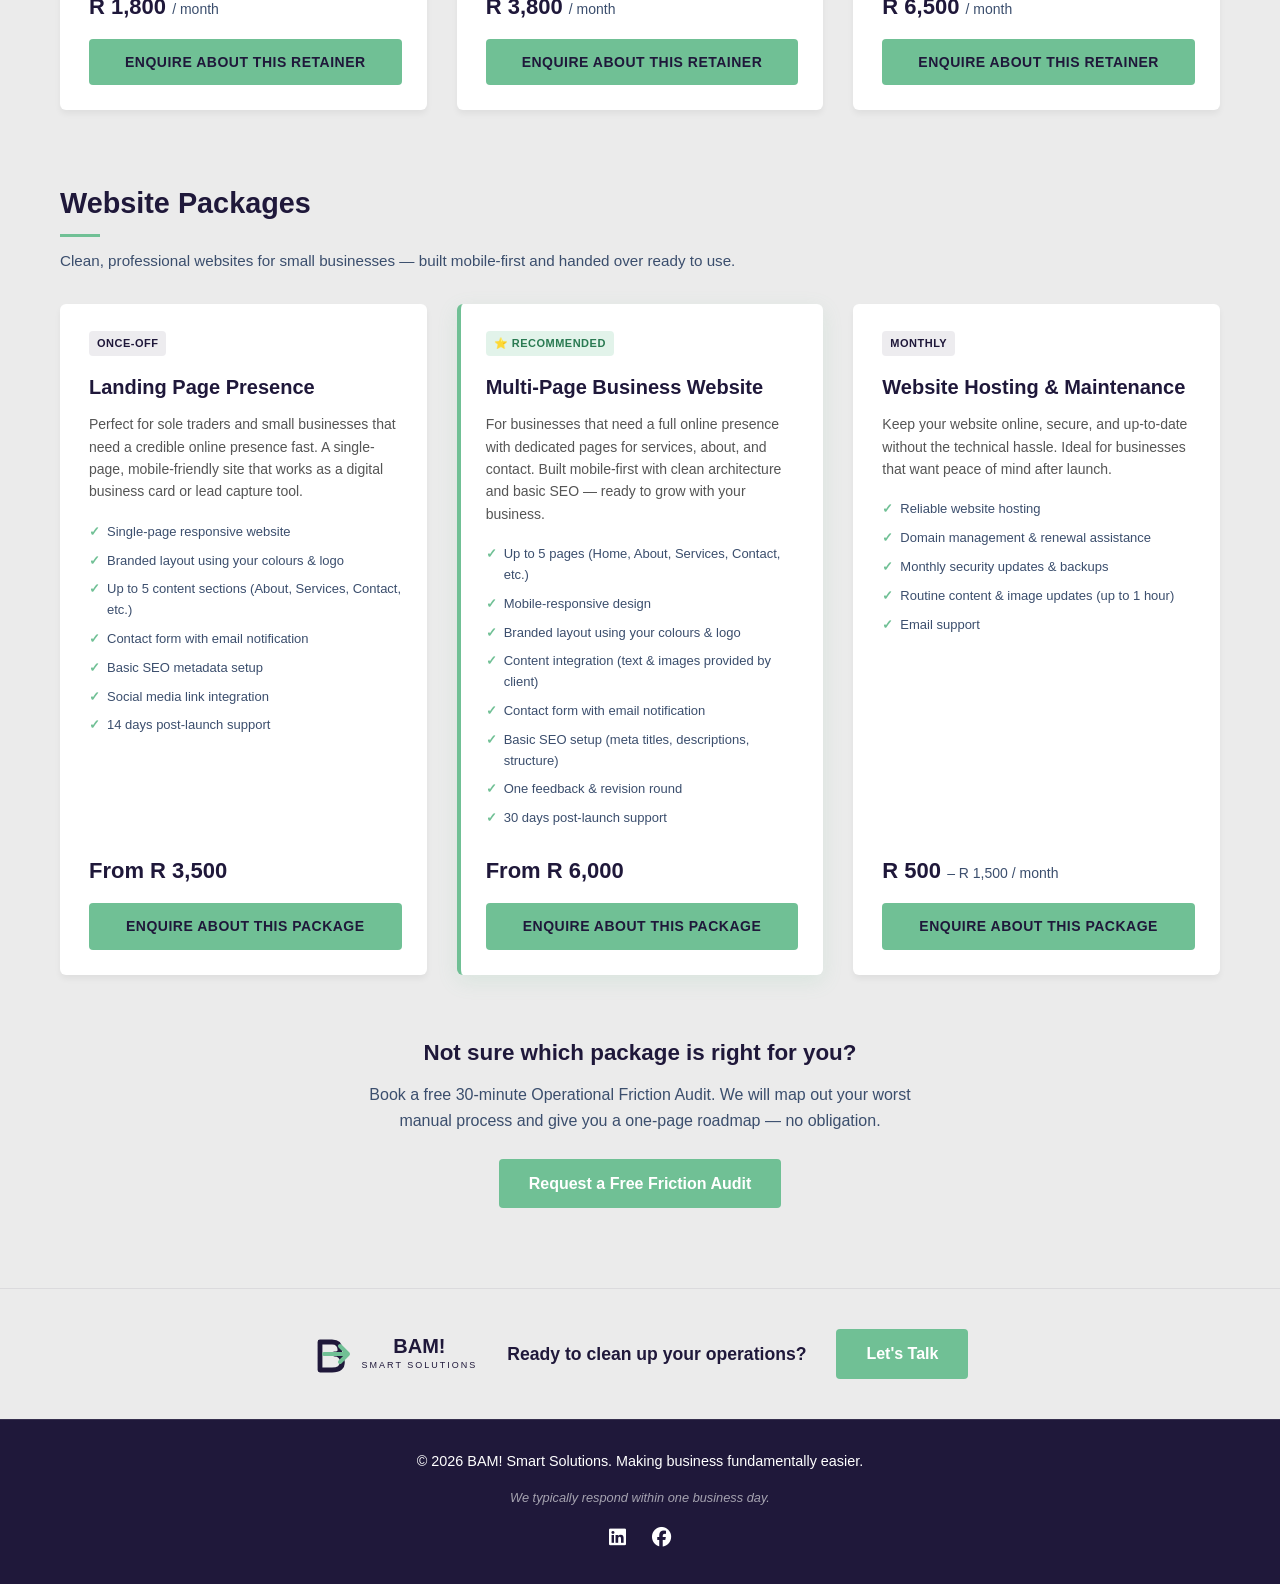
==== commit efb77f43: "Update products.html Addition to accommodate Our Work page" ====
--- a/products.html
+++ b/products.html
@@ -33,6 +33,8 @@
                 <!-- Desktop nav -->
                 <ul class="nav-links" id="nav-links">
                     <li><a href="index.html">Home</a></li>
+                    <li><a href="index.html#about">About</a></li>
+                    <li><a href="work.html">Our Work</a></li>
                     <li><a href="index.html#contact">Friction Audit</a></li>
                 </ul>
 
@@ -328,6 +330,7 @@
 
     <footer>
         <p>&copy; 2026 BAM! Smart Solutions. Making business fundamentally easier.</p>
+        <p class="footer-note">We typically respond within one business day.</p>
         <div class="footer-socials">
             <a href="https://linkedin.com/company/bam-smart-solutions" target="_blank" rel="noopener noreferrer" aria-label="LinkedIn">
                 <i class="fa-brands fa-linkedin"></i>
--- a/style.css
+++ b/style.css
@@ -152,6 +152,142 @@
 }
 
 /* ========================================================
+   ABOUT SECTION
+   ======================================================== */
+
+.about-section {
+    padding: 90px 0;
+    background-color: var(--color-white);
+}
+
+.about-section-inner {
+    display: grid;
+    grid-template-columns: 1.6fr 1fr;
+    gap: 50px;
+    align-items: center;
+}
+
+.about-content p {
+    color: var(--color-secondary);
+    margin-bottom: 18px;
+    font-size: 1.02rem;
+}
+
+.about-content p:last-child {
+    margin-bottom: 0;
+}
+
+.about-section .section-title {
+    text-align: left;
+}
+
+.about-section .section-title::after {
+    margin: 10px 0 0 0;
+}
+
+.about-stats {
+    display: flex;
+    flex-direction: column;
+    gap: 20px;
+}
+
+.stat-chip {
+    background-color: var(--color-bg-light);
+    border-left: 4px solid var(--color-accent);
+    padding: 20px;
+    border-radius: 4px;
+}
+
+.stat-number {
+    display: block;
+    font-size: 2rem;
+    font-weight: 800;
+    color: var(--color-primary);
+    line-height: 1;
+    margin-bottom: 6px;
+}
+
+.stat-label {
+    font-size: 0.85rem;
+    color: var(--color-secondary);
+    line-height: 1.4;
+}
+
+/* Mobile */
+@media (max-width: 768px) {
+    .about-section-inner {
+        grid-template-columns: 1fr;
+    }
+
+    .about-stats {
+        flex-direction: row;
+        flex-wrap: wrap;
+    }
+
+    .stat-chip {
+        flex: 1 1 calc(50% - 10px);
+    }
+}
+
+
+/* ========================================================
+   OUR WORK PAGE
+   ======================================================== */
+
+.work-grid {
+    display: grid;
+    grid-template-columns: repeat(auto-fit, minmax(380px, 1fr));
+    gap: 30px;
+}
+
+.work-card {
+    background: var(--color-white);
+    border-radius: 6px;
+    box-shadow: 0 4px 6px rgba(0, 0, 0, 0.05);
+    overflow: hidden;
+    transition: transform 0.2s ease, box-shadow 0.2s ease;
+}
+
+.work-card:hover {
+    transform: translateY(-5px);
+    box-shadow: 0 8px 15px rgba(0, 0, 0, 0.1);
+}
+
+.work-content {
+    padding: 25px;
+}
+
+.work-content .product-title {
+    margin-top: 12px;
+}
+
+.work-visual {
+    height: 280px;
+    background-color: var(--color-bg-light);
+    border-bottom: 4px solid var(--color-accent);
+    padding: 20px;
+    display: flex;
+    align-items: center;
+    justify-content: center;
+}
+
+.work-visual img {
+    max-width: 100%;
+    max-height: 100%;
+    object-fit: contain;
+    border-radius: 4px;
+    box-shadow: 0 2px 10px rgba(0, 0, 0, 0.1);
+}
+
+@media (max-width: 768px) {
+    .work-grid {
+        grid-template-columns: 1fr;
+    }
+}
+
+
+
+/* ========================================================
    BUTTONS
    ======================================================== */
 
@@ -279,12 +415,6 @@
     color: var(--color-secondary);
 }
 
-.notice {
-    margin-top: 25px;
-    font-size: 0.85rem;
-    color: #718096;
-    font-style: italic;
-}
 
 /* ========================================================
    PRE-FOOTER CTA
@@ -332,6 +462,12 @@
     color: var(--color-primary);
     letter-spacing: 2px;
     margin-top: 2px;
+}
+
+.footer-note {
+    font-size: 0.8rem;
+    color: rgba(255, 255, 255, 0.6);
+    font-style: italic;
 }
 
 /* ========================================================
